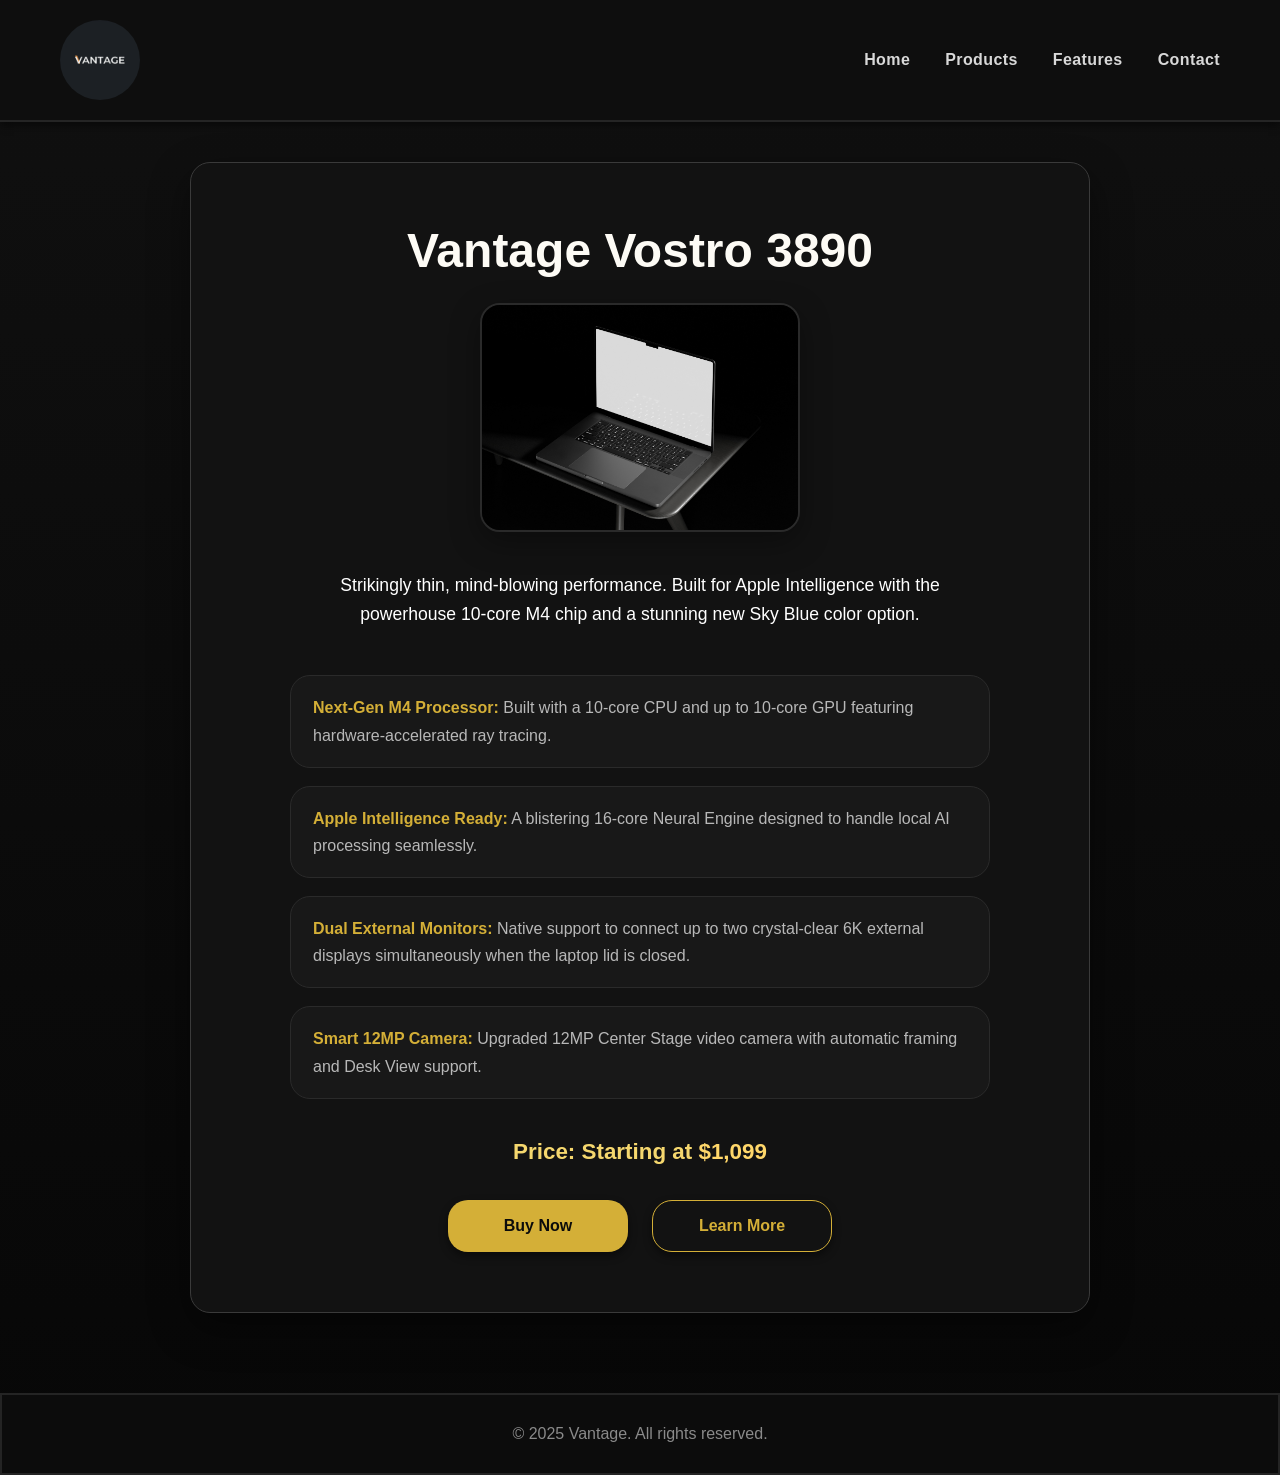
==== product-showcase-landing-page/index.html @ 84b31adf "Add product showcase landing page project" ====
<!DOCTYPE html>
<html lang="en">
<head>
    <meta charset="UTF-8">
    <meta name="viewport" content="width=device-width, initial-scale=1.0">
    <title>Product Showcase Landing Page</title>
    <link rel = "stylesheet" href = "style.css">
</head>
<body>
    <header>
        <img src = "images/logo.png" alt = "Apple Logo" id = "logo">
        <nav>
            <a href="#">Home</a>
            <a href="#">Products</a>
            <a href="#">Features</a>
            <a href="#">Contact</a>
        </nav>
    </header>

    <main id = "main">
        <section id = "hero">
            <h1>Vantage Vostro 3890</h1>
            <img src = "images/laptop.jpg" alt = "Professional Picture of MacBook Air M4" id = "laptop">
            <p id = "description">Strikingly thin, mind-blowing performance. Built for Apple Intelligence with the powerhouse 10-core M4 chip and a stunning new Sky Blue color option.</p>
            <ul>
                <li><span class = "bold">Next-Gen M4 Processor:</span> Built with a 10-core CPU and up to 10-core GPU featuring hardware-accelerated ray tracing.</li>
                <li><span class = "bold">Apple Intelligence Ready:</span> A blistering 16-core Neural Engine designed to handle local AI processing seamlessly.</li>
                <li><span class = "bold">Dual External Monitors:</span> Native support to connect up to two crystal-clear 6K external displays simultaneously when the laptop lid is closed.</li>
                <li><span class = "bold">Smart 12MP Camera:</span> Upgraded 12MP Center Stage video camera with automatic framing and Desk View support.</li>
            </ul>
            <p id = "price">Price: Starting at <span id = "p">$1,099</span></p>
            <div class = "buttons">
                <button id = "primary">Buy Now</button>
                <button id = "secondary">Learn More</button>
            </div>
                
        </section>
    </main>

    <footer>
        <p>&copy; 2025 Vantage. All rights reserved.</p>
    </footer>
</body>
</html>
---- product-showcase-landing-page/style.css ----
*{
    margin: 0;
    padding: 0;
    box-sizing: border-box;
}

body{
    background:linear-gradient(
        180deg,
        #101010,
        #070707
    );
    font-family: "Manrope", "Inter", sans-serif;
}

header{
    display: flex;
    justify-content: space-between;
    align-items: center;
    padding: 20px 60px;
    background-color: #0E0E0E;
    border-bottom: 2px solid #252525;
    box-shadow: 0px 4px 8px rgba(0,0,0,0.45);
    min-height: 90px;
}

nav{
    display:flex;
    gap:35px;
}

nav a{
    text-decoration:none;
    color:#D8D8D8;
    font-weight:600;
    letter-spacing:.4px;
    transition:.5s;
}

nav a:hover{
    color:#D4AF37;
}

#logo{
    width: 80px;
    border-radius: 50%;
}

#hero{
    background-color: #121212;
    box-shadow: 0 15px 40px rgba(0,0,0,0.45);
    color: #FFFFFF;
    width: 90%;
    max-width: 900px;
    text-align: center;
    border: 1px solid #3A3A3A;
    border-radius: 20px;
    padding: 60px 55px;
    margin:40px auto;
    transition:.4s;
}

#hero:hover{
    transform:translateY(-5px);
}

#laptop{
    border: 2px solid #2A2A2A;
    border-radius: 20px;
    box-shadow:0 10px 30px rgba(0,0,0,.35);
    width: 100%;
    max-width: 320px;
    margin-bottom: 35px;
    transition:.4s;
}

#laptop:hover{
    transform:scale(1.02);
}

h1{
    color: #FDFBF5;
    font-size: 3rem;
    font-weight: 800;
    margin-bottom: 25px;
}

#description{
    font-size: 1.1rem;
    line-height: 1.7;
    max-width: 650px;
    margin: 0 auto 45px;
}

ul{
    color: #D6D6D6;
    list-style: none;
    margin: 40px auto;
    max-width: 700px;
    text-align: left;
}

li{
    background: #181818;
    color: #B8B8B8;
    border: 1px solid #2A2A2A;
    border-radius: 20px;
    padding: 18px 22px;
    margin-bottom: 18px;
    line-height: 1.7;
    transition:.3s;
}

li:hover{
    border-color:#D4AF37;
}

.bold{
    color: #D4AF37;
    font-size: 1rem;
    font-weight: 700;
}

#price{
    color: #F5D76E;
    font-size: 1.4rem;
    font-weight: 700;
    margin-top: 40px;
    margin-bottom: 35px;
}

#p{
    color: #FFD76A;
    font-weight: bold;
}

.buttons{
    display: flex;
    justify-content: center;
    gap: 24px;
    margin-top: 10px;
    flex-wrap: wrap;
}

button{
    width: 180px;
    padding: 16px;
    font-size: 1rem;
    font-weight: 600;
    border-radius: 20px;
    cursor: pointer;
    box-shadow: 0 4px 8px rgba(0,0,0,.45);
    transition:
        background-color .3s,
        transform .3s,
        color .3s;
}

#primary{
    background-color: #D4AF37;
    color: #0B0B0B;
    border: none;
}

#primary:hover{
    background-color: #E6C458;
    transform: translateY(-3px);
}

#primary:active{
    background-color: #B88B17;
    transform: scale(1.05);
}

#secondary{
    background-color: transparent;
    color: #D4AF37;
    border: 1px solid #D4AF37;
}

#secondary:hover{
    background-color: #D4AF37;
    color: #0B0B0B;
    transform: translateY(-3px)
}

#secondary:active{
    background-color: #D4AF37;
    color: #0B0B0B;
    transform: scale(1.05);
}

footer{
    background-color: #0C0C0C;
    border: 2px solid #242424;
    color: #8A8A8A;
    text-align: center;
    padding: 30px;
    margin-top: 80px;
}

@media (max-width: 768px){

    header{
        flex-direction: column;
        justify-content: center;
        gap: 20px;
        padding: 20px;
    }

    nav{
        flex-wrap: wrap;
        justify-content: center;
        gap: 20px;
    }

    #logo{
        width: 65px;
    }

    #hero{
        width: 95%;
        padding: 35px 25px;
        margin: 30px auto;
    }

    h1{
        font-size: 2.2rem;
    }

    #description{
        font-size: 1rem;
        line-height: 1.6;
        margin-bottom: 35px;
    }

    #laptop{
        width: 100%;
        max-width: 260px;
    }

    ul{
        margin: 30px auto;
    }

    li{
        padding: 16px 18px;
        font-size: 0.95rem;
    }

    #price{
        font-size: 1.2rem;
    }

    .buttons{
        flex-direction: column;
        align-items: center;
        gap: 15px;
    }

    button{
        width:100%;
        max-width:220px;
    }

    footer{
        padding: 20px;
        margin-top: 50px;
    }
}
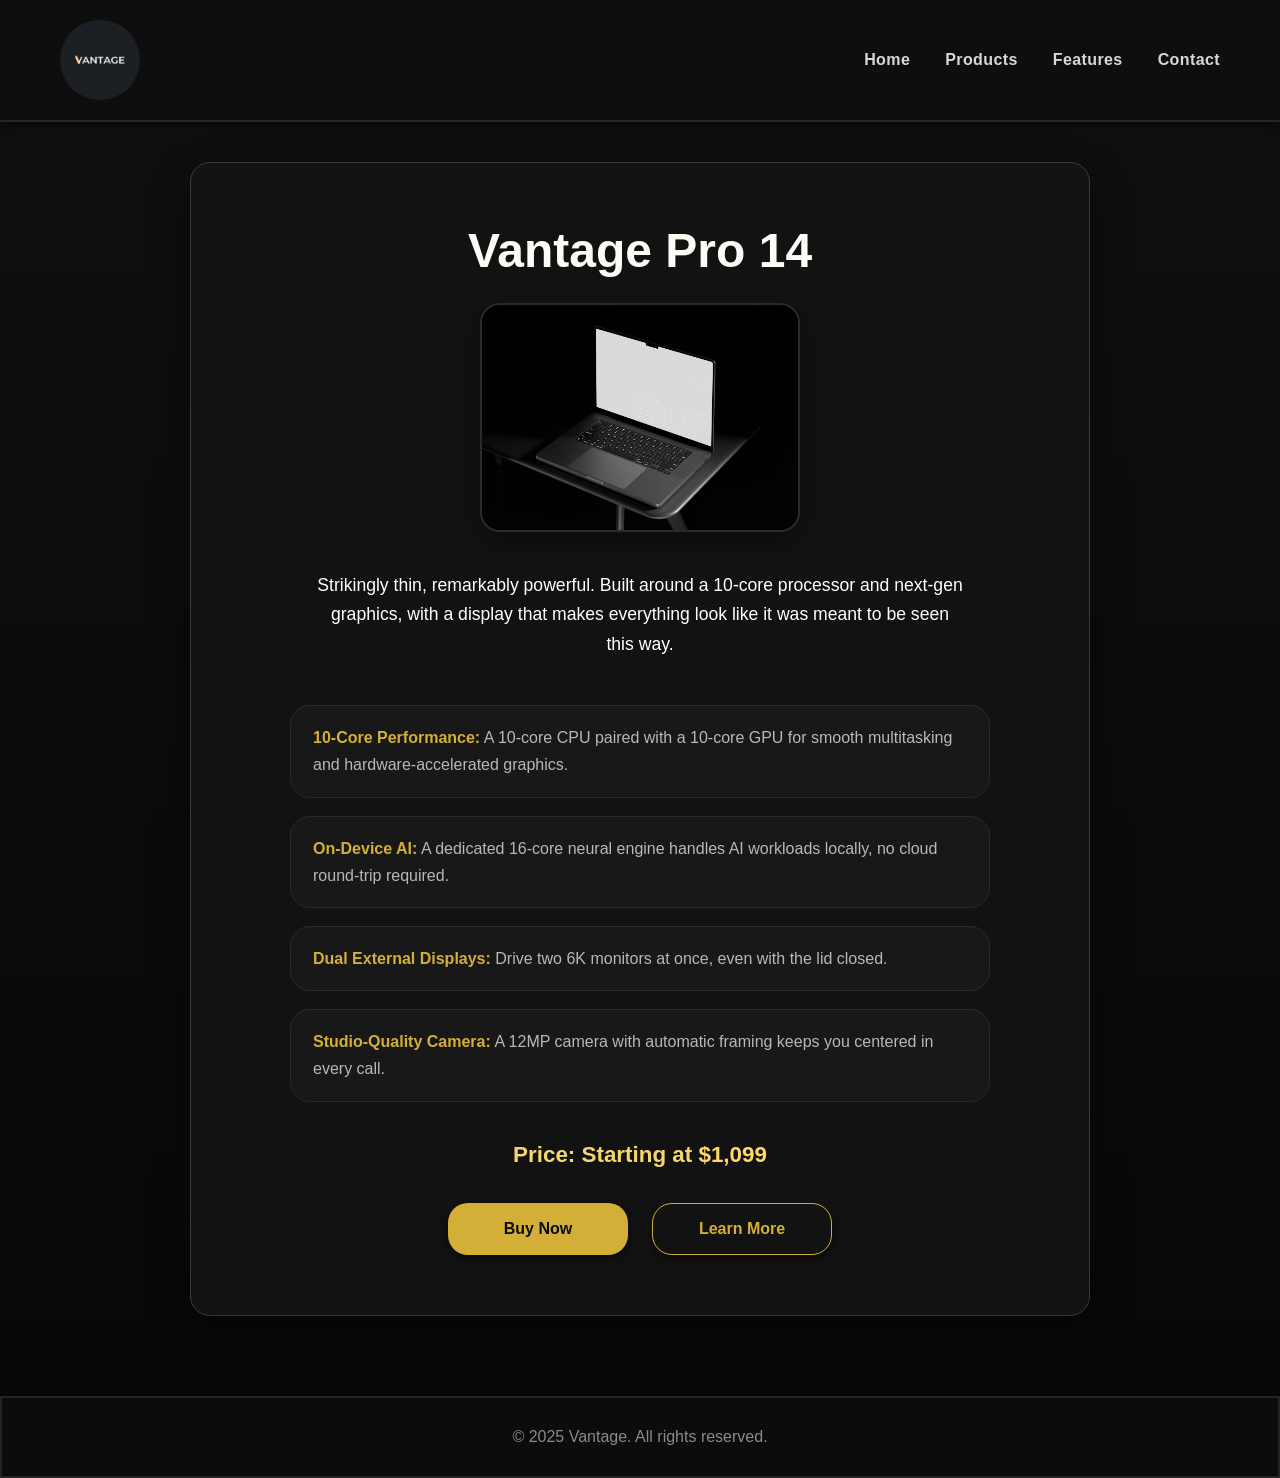
==== commit bb619e90: "Update index.html" ====
--- a/product-showcase-landing-page/index.html
+++ b/product-showcase-landing-page/index.html
@@ -19,14 +19,14 @@
 
     <main id = "main">
         <section id = "hero">
-            <h1>Vantage Vostro 3890</h1>
-            <img src = "images/laptop.jpg" alt = "Professional Picture of MacBook Air M4" id = "laptop">
-            <p id = "description">Strikingly thin, mind-blowing performance. Built for Apple Intelligence with the powerhouse 10-core M4 chip and a stunning new Sky Blue color option.</p>
+            <h1>Vantage Pro 14</h1>
+            <img src="images/laptop.jpg" alt="Vantage Pro 14 laptop on a dark background" id="laptop">
+            <p id="description">Strikingly thin, remarkably powerful. Built around a 10-core processor and next-gen graphics, with a display that makes everything look like it was meant to be seen this way.</p>
             <ul>
-                <li><span class = "bold">Next-Gen M4 Processor:</span> Built with a 10-core CPU and up to 10-core GPU featuring hardware-accelerated ray tracing.</li>
-                <li><span class = "bold">Apple Intelligence Ready:</span> A blistering 16-core Neural Engine designed to handle local AI processing seamlessly.</li>
-                <li><span class = "bold">Dual External Monitors:</span> Native support to connect up to two crystal-clear 6K external displays simultaneously when the laptop lid is closed.</li>
-                <li><span class = "bold">Smart 12MP Camera:</span> Upgraded 12MP Center Stage video camera with automatic framing and Desk View support.</li>
+                <li><span class="bold">10-Core Performance:</span> A 10-core CPU paired with a 10-core GPU for smooth multitasking and hardware-accelerated graphics.</li>
+                <li><span class="bold">On-Device AI:</span> A dedicated 16-core neural engine handles AI workloads locally, no cloud round-trip required.</li>
+                <li><span class="bold">Dual External Displays:</span> Drive two 6K monitors at once, even with the lid closed.</li>
+                <li><span class="bold">Studio-Quality Camera:</span> A 12MP camera with automatic framing keeps you centered in every call.</li>
             </ul>
             <p id = "price">Price: Starting at <span id = "p">$1,099</span></p>
             <div class = "buttons">
@@ -41,4 +41,4 @@
         <p>&copy; 2025 Vantage. All rights reserved.</p>
     </footer>
 </body>
-</html>+</html>
